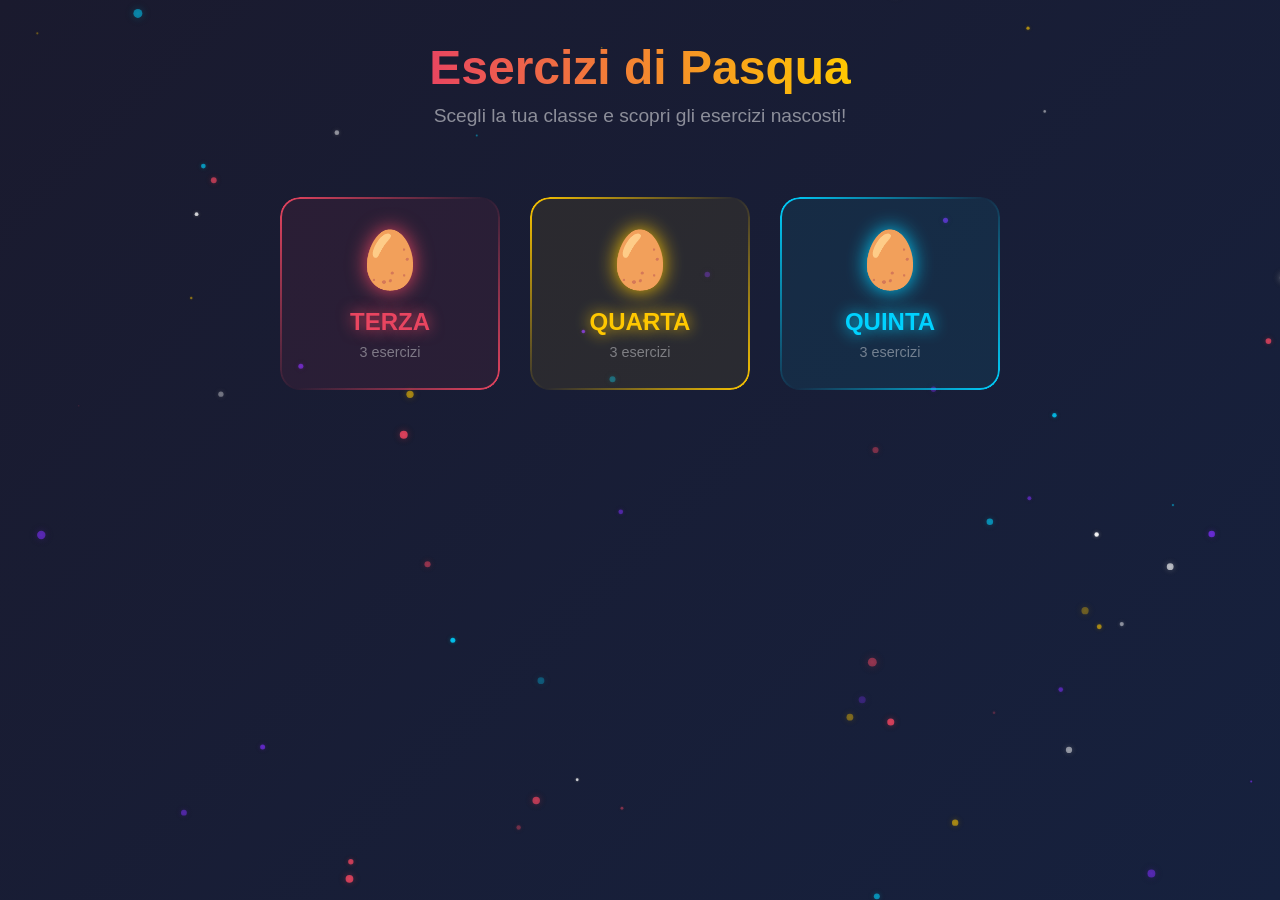
==== index.html @ b04beac1 "feat: add homepage with class selection cards" ====
<!DOCTYPE html>
<html lang="it">
<head>
  <meta charset="UTF-8">
  <meta name="viewport" content="width=device-width, initial-scale=1.0">
  <title>Esercizi di Pasqua</title>
  <link rel="stylesheet" href="css/style.css">
</head>
<body>
  <canvas id="particles-canvas"></canvas>

  <div class="page-wrapper">
    <h1 class="main-title">Esercizi di Pasqua</h1>
    <p class="subtitle">Scegli la tua classe e scopri gli esercizi nascosti!</p>

    <div class="class-cards" id="class-cards">
      <!-- Cards populated by JS after loading exercises.json -->
    </div>
  </div>

  <script src="js/particles.js"></script>
  <script>
    const CLASS_CONFIG = [
      { key: 'terza', label: 'TERZA', emoji: '🥚', color: '#e94560' },
      { key: 'quarta', label: 'QUARTA', emoji: '🥚', color: '#ffc800' },
      { key: 'quinta', label: 'QUINTA', emoji: '🥚', color: '#00d2ff' },
    ];

    async function loadHomepage() {
      try {
        const res = await fetch('data/exercises.json');
        const data = await res.json();
        const container = document.getElementById('class-cards');

        CLASS_CONFIG.forEach((cls) => {
          const count = data[cls.key] ? data[cls.key].length : 0;
          const card = document.createElement('a');
          card.href = `classe.html?classe=${cls.key}`;
          card.className = 'class-card';
          card.style.setProperty('--card-color', cls.color);
          card.innerHTML = `
            <span class="egg-icon">${cls.emoji}</span>
            <div class="class-name">${cls.label}</div>
            <div class="exercise-count">${count} eserciz${count === 1 ? 'io' : 'i'}</div>
          `;
          container.appendChild(card);
        });
      } catch (err) {
        console.error('Errore caricamento esercizi:', err);
      }
    }

    loadHomepage();
  </script>
</body>
</html>
---- css/style.css ----
/* ============================================
   RESET & BASE
   ============================================ */
*,
*::before,
*::after {
  margin: 0;
  padding: 0;
  box-sizing: border-box;
}

body {
  font-family: 'Segoe UI', Tahoma, Geneva, Verdana, sans-serif;
  background: linear-gradient(135deg, #1a1a2e, #16213e);
  color: #e0e0e0;
  min-height: 100vh;
  overflow-x: hidden;
  position: relative;
}

a {
  text-decoration: none;
  color: inherit;
}

/* ============================================
   PARTICLE CANVAS (background layer)
   ============================================ */
#particles-canvas {
  position: fixed;
  top: 0;
  left: 0;
  width: 100%;
  height: 100%;
  z-index: 0;
  pointer-events: none;
}

/* ============================================
   SHARED LAYOUT
   ============================================ */
.page-wrapper {
  position: relative;
  z-index: 1;
  min-height: 100vh;
  display: flex;
  flex-direction: column;
  align-items: center;
  padding: 40px 20px;
}

/* ============================================
   TITLE
   ============================================ */
.main-title {
  font-size: 3rem;
  font-weight: 900;
  text-align: center;
  margin-bottom: 10px;
  background: linear-gradient(90deg, #e94560, #ffc800, #00d2ff, #7b2ff7);
  background-size: 300% 300%;
  -webkit-background-clip: text;
  -webkit-text-fill-color: transparent;
  background-clip: text;
  animation: gradientShift 4s ease infinite;
}

.subtitle {
  font-size: 1.2rem;
  color: rgba(255, 255, 255, 0.5);
  text-align: center;
  margin-bottom: 50px;
}

@keyframes gradientShift {
  0%, 100% { background-position: 0% 50%; }
  50% { background-position: 100% 50%; }
}

/* ============================================
   CLASS SELECTION CARDS (Homepage)
   ============================================ */
.class-cards {
  display: flex;
  gap: 30px;
  justify-content: center;
  flex-wrap: wrap;
  margin-top: 20px;
}

.class-card {
  width: 220px;
  padding: 30px 20px;
  border-radius: 20px;
  text-align: center;
  cursor: pointer;
  transition: transform 0.3s ease, box-shadow 0.3s ease;
  animation: float 3s ease-in-out infinite;
  position: relative;
  overflow: hidden;
}

.class-card::before {
  content: '';
  position: absolute;
  inset: 0;
  border-radius: 20px;
  padding: 2px;
  background: linear-gradient(135deg, var(--card-color), transparent, var(--card-color));
  -webkit-mask: linear-gradient(#fff 0 0) content-box, linear-gradient(#fff 0 0);
  -webkit-mask-composite: xor;
  mask-composite: exclude;
}

.class-card:nth-child(1) {
  --card-color: #e94560;
  background: rgba(233, 69, 96, 0.08);
  animation-delay: 0s;
}

.class-card:nth-child(2) {
  --card-color: #ffc800;
  background: rgba(255, 200, 0, 0.08);
  animation-delay: 0.5s;
}

.class-card:nth-child(3) {
  --card-color: #00d2ff;
  background: rgba(0, 210, 255, 0.08);
  animation-delay: 1s;
}

.class-card:hover {
  transform: translateY(-10px) scale(1.05);
  box-shadow: 0 10px 40px rgba(var(--card-color-rgb, 233, 69, 96), 0.3);
}

.class-card .egg-icon {
  font-size: 3.5rem;
  margin-bottom: 15px;
  display: block;
  filter: drop-shadow(0 0 10px var(--card-color));
}

.class-card .class-name {
  font-size: 1.5rem;
  font-weight: 800;
  color: var(--card-color);
  text-shadow: 0 0 15px var(--card-color);
  margin-bottom: 8px;
}

.class-card .exercise-count {
  font-size: 0.9rem;
  color: rgba(255, 255, 255, 0.4);
}

@keyframes float {
  0%, 100% { transform: translateY(0px); }
  50% { transform: translateY(-12px); }
}

/* ============================================
   BACK BUTTON (Exercise page)
   ============================================ */
.back-button {
  position: fixed;
  top: 20px;
  left: 20px;
  z-index: 100;
  background: rgba(255, 255, 255, 0.05);
  border: 1px solid rgba(255, 255, 255, 0.15);
  border-radius: 12px;
  padding: 10px 20px;
  color: rgba(255, 255, 255, 0.7);
  cursor: pointer;
  font-size: 0.95rem;
  transition: all 0.3s ease;
  display: flex;
  align-items: center;
  gap: 8px;
}

.back-button:hover {
  background: rgba(255, 255, 255, 0.1);
  color: #fff;
  border-color: rgba(255, 255, 255, 0.3);
}

/* ============================================
   EXERCISE PAGE TITLE
   ============================================ */
.class-title {
  font-size: 2.5rem;
  font-weight: 900;
  text-align: center;
  margin-bottom: 8px;
  text-shadow: 0 0 20px var(--class-color);
  color: var(--class-color);
}

.class-subtitle {
  font-size: 1rem;
  color: rgba(255, 255, 255, 0.4);
  text-align: center;
  margin-bottom: 30px;
}

/* ============================================
   EGG HUNT AREA
   ============================================ */
.egg-hunt-area {
  position: relative;
  width: 100%;
  max-width: 900px;
  min-height: 500px;
  margin: 0 auto;
}

/* Decorative bunnies */
.bunny-decoration {
  position: absolute;
  font-size: 2.5rem;
  opacity: 0.3;
  filter: drop-shadow(0 0 8px var(--class-color));
  animation: bunnyBounce 2s ease-in-out infinite;
  pointer-events: none;
}

@keyframes bunnyBounce {
  0%, 100% { transform: translateY(0) rotate(0deg); }
  25% { transform: translateY(-8px) rotate(-3deg); }
  75% { transform: translateY(-4px) rotate(3deg); }
}

/* Grass decoration */
.grass-decoration {
  position: absolute;
  bottom: 0;
  left: 0;
  width: 100%;
  height: 60px;
  background: linear-gradient(to top, rgba(86, 171, 47, 0.15), transparent);
  pointer-events: none;
  border-radius: 0 0 20px 20px;
}

/* ============================================
   EGGS
   ============================================ */
.egg-container {
  position: absolute;
  text-align: center;
  cursor: pointer;
  transition: transform 0.3s ease;
  z-index: 10;
}

.egg-container:hover {
  transform: scale(1.15);
  z-index: 20;
}

.egg {
  width: 70px;
  height: 95px;
  border-radius: 50% 50% 50% 50% / 60% 60% 40% 40%;
  display: flex;
  align-items: center;
  justify-content: center;
  font-weight: 900;
  font-size: 1.3rem;
  color: white;
  position: relative;
  transition: all 0.4s ease;
  animation: eggPulse 3s ease-in-out infinite;
}

.egg .egg-pattern {
  position: absolute;
  inset: 0;
  border-radius: inherit;
  overflow: hidden;
}

.egg .egg-pattern::before {
  content: '';
  position: absolute;
  top: 30%;
  left: -10%;
  width: 120%;
  height: 3px;
  background: rgba(255, 255, 255, 0.25);
  transform: rotate(-5deg);
}

.egg .egg-pattern::after {
  content: '';
  position: absolute;
  top: 55%;
  left: -10%;
  width: 120%;
  height: 3px;
  background: rgba(255, 255, 255, 0.2);
  transform: rotate(3deg);
}

.egg .egg-number {
  position: relative;
  z-index: 2;
  text-shadow: 0 1px 3px rgba(0, 0, 0, 0.3);
}

.egg-title {
  margin-top: 8px;
  font-size: 0.8rem;
  color: rgba(255, 255, 255, 0.5);
  max-width: 100px;
  white-space: nowrap;
  overflow: hidden;
  text-overflow: ellipsis;
}

@keyframes eggPulse {
  0%, 100% { box-shadow: 0 0 15px var(--egg-glow); }
  50% { box-shadow: 0 0 30px var(--egg-glow), 0 0 60px var(--egg-glow-soft); }
}

/* ============================================
   EGG CRACK ANIMATION
   ============================================ */
.egg-container.cracking .egg {
  animation: crackShake 0.5s ease-in-out;
}

@keyframes crackShake {
  0%, 100% { transform: rotate(0deg); }
  15% { transform: rotate(-4deg); }
  30% { transform: rotate(4deg); }
  45% { transform: rotate(-3deg); }
  60% { transform: rotate(3deg); }
  75% { transform: rotate(-1deg); }
}

.egg .crack-line {
  position: absolute;
  z-index: 3;
  opacity: 0;
}

.egg-container.cracking .crack-line {
  opacity: 1;
}

.crack-line-1 {
  top: 25%;
  left: 35%;
  width: 30%;
  height: 40%;
  border-left: 2px solid rgba(255, 255, 255, 0.8);
  border-bottom: 2px solid rgba(255, 255, 255, 0.8);
  transform: rotate(15deg) skewX(-10deg);
  animation: crackAppear 0.3s ease-out forwards;
  animation-delay: 0.2s;
}

.crack-line-2 {
  top: 35%;
  right: 30%;
  width: 25%;
  height: 30%;
  border-right: 2px solid rgba(255, 255, 255, 0.6);
  border-top: 2px solid rgba(255, 255, 255, 0.6);
  transform: rotate(-20deg) skewY(5deg);
  animation: crackAppear 0.3s ease-out forwards;
  animation-delay: 0.35s;
}

@keyframes crackAppear {
  from { opacity: 0; transform: scale(0.5) rotate(15deg); }
  to { opacity: 1; transform: scale(1) rotate(15deg); }
}

/* ============================================
   EXERCISE CARD (revealed after crack)
   ============================================ */
.exercise-card {
  position: fixed;
  top: 50%;
  left: 50%;
  transform: translate(-50%, -50%) scale(0);
  width: min(500px, 90vw);
  background: rgba(20, 20, 40, 0.95);
  border: 1px solid var(--egg-color);
  border-radius: 20px;
  padding: 28px;
  box-shadow: 0 0 40px var(--egg-glow);
  z-index: 1000;
  opacity: 0;
  transition: all 0.5s cubic-bezier(0.34, 1.56, 0.64, 1);
  backdrop-filter: blur(10px);
}

.exercise-card.visible {
  transform: translate(-50%, -50%) scale(1);
  opacity: 1;
}

.exercise-card .card-header {
  display: flex;
  align-items: center;
  gap: 12px;
  margin-bottom: 18px;
}

.exercise-card .card-egg-icon {
  width: 36px;
  height: 48px;
  border-radius: 50% 50% 50% 50% / 60% 60% 40% 40%;
  display: flex;
  align-items: center;
  justify-content: center;
  font-weight: bold;
  font-size: 0.9rem;
  color: white;
  flex-shrink: 0;
}

.exercise-card .card-title {
  font-size: 1.3rem;
  font-weight: 800;
  color: var(--egg-color);
}

.exercise-card .card-close {
  margin-left: auto;
  width: 32px;
  height: 32px;
  border-radius: 50%;
  background: rgba(255, 255, 255, 0.05);
  border: 1px solid rgba(255, 255, 255, 0.1);
  color: rgba(255, 255, 255, 0.5);
  cursor: pointer;
  display: flex;
  align-items: center;
  justify-content: center;
  font-size: 1rem;
  transition: all 0.2s ease;
  flex-shrink: 0;
}

.exercise-card .card-close:hover {
  background: rgba(255, 255, 255, 0.1);
  color: #fff;
}

.exercise-card .card-traccia {
  color: rgba(255, 255, 255, 0.75);
  font-size: 1rem;
  line-height: 1.7;
  margin-bottom: 20px;
  white-space: pre-wrap;
}

.exercise-card .card-output {
  background: rgba(0, 0, 0, 0.4);
  border-radius: 12px;
  padding: 16px;
  border: 1px solid rgba(255, 255, 255, 0.08);
}

.exercise-card .card-output-label {
  font-size: 0.7rem;
  text-transform: uppercase;
  letter-spacing: 1.5px;
  color: rgba(255, 255, 255, 0.35);
  margin-bottom: 8px;
}

.exercise-card .card-output-content {
  font-family: 'Courier New', Courier, monospace;
  font-size: 0.95rem;
  color: #00d2ff;
  line-height: 1.5;
  white-space: pre-wrap;
}

/* Overlay behind exercise card */
.overlay {
  position: fixed;
  inset: 0;
  background: rgba(0, 0, 0, 0.6);
  backdrop-filter: blur(4px);
  z-index: 999;
  opacity: 0;
  pointer-events: none;
  transition: opacity 0.3s ease;
}

.overlay.visible {
  opacity: 1;
  pointer-events: auto;
}

/* ============================================
   SPARKLE EFFECT (on click)
   ============================================ */
.sparkle {
  position: absolute;
  width: 6px;
  height: 6px;
  border-radius: 50%;
  pointer-events: none;
  z-index: 50;
  animation: sparkleBurst 0.6s ease-out forwards;
}

@keyframes sparkleBurst {
  0% {
    opacity: 1;
    transform: translate(0, 0) scale(1);
  }
  100% {
    opacity: 0;
    transform: translate(var(--dx), var(--dy)) scale(0);
  }
}

/* ============================================
   RESPONSIVE
   ============================================ */
@media (max-width: 768px) {
  .main-title {
    font-size: 2rem;
  }

  .class-cards {
    flex-direction: column;
    align-items: center;
  }

  .class-card {
    width: 80%;
    max-width: 280px;
  }

  .egg-hunt-area {
    min-height: auto;
    display: flex;
    flex-wrap: wrap;
    justify-content: center;
    gap: 20px;
    padding: 20px;
  }

  .egg-container {
    position: relative !important;
    top: auto !important;
    left: auto !important;
  }

  .class-title {
    font-size: 1.8rem;
  }

  .exercise-card {
    width: 95vw;
    padding: 20px;
  }

  .back-button {
    top: 10px;
    left: 10px;
    padding: 8px 14px;
    font-size: 0.85rem;
  }
}
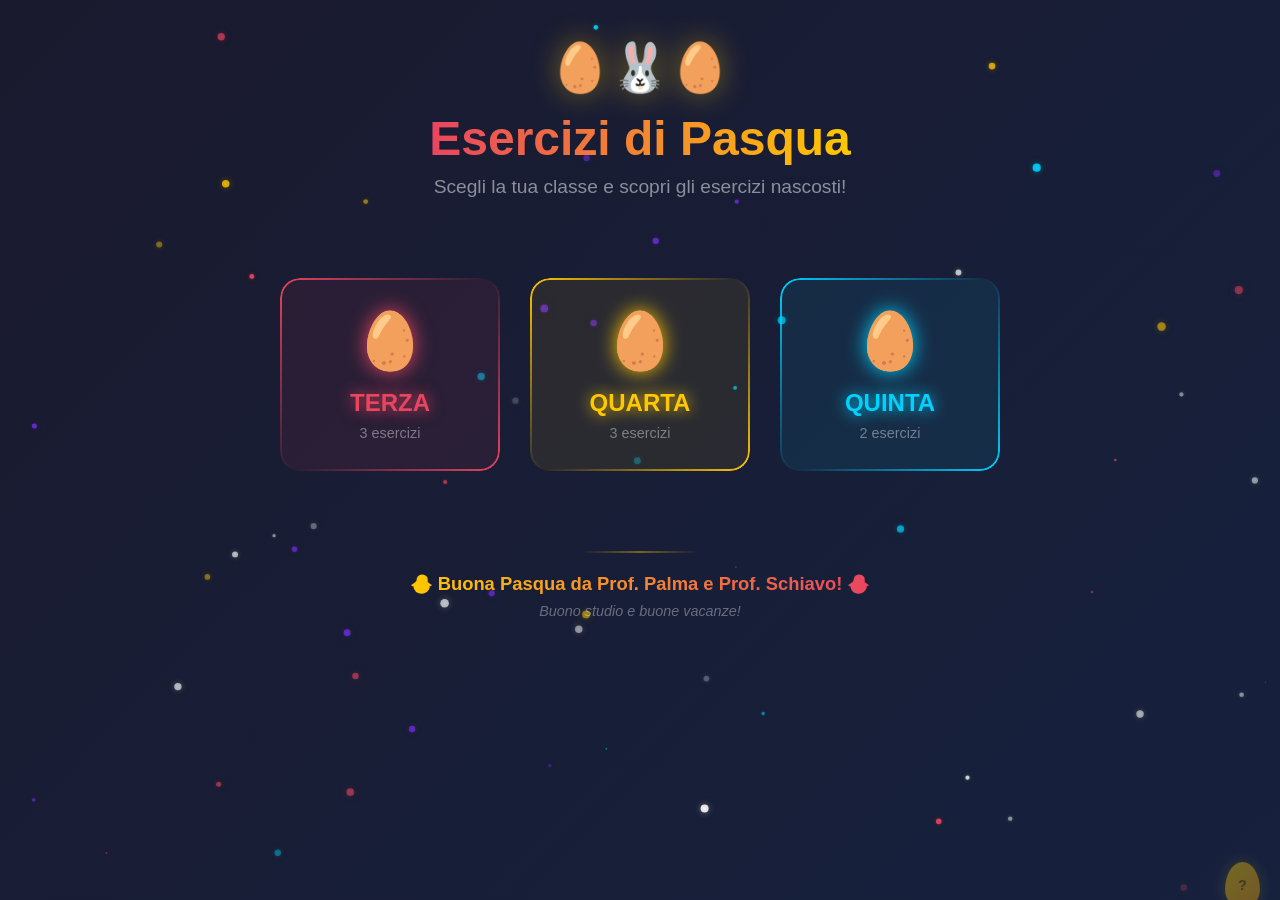
==== commit a4f25822: "feat: add real exercises, HTML rendering, Easter eggs, and UI improvements - Update exercises.json w" ====
--- a/index.html
+++ b/index.html
@@ -4,21 +4,45 @@
   <meta charset="UTF-8">
   <meta name="viewport" content="width=device-width, initial-scale=1.0">
   <title>Esercizi di Pasqua</title>
-  <link rel="stylesheet" href="css/style.css">
+  <link rel="stylesheet" href="css/style.css?v=4">
 </head>
 <body>
   <canvas id="particles-canvas"></canvas>
 
   <div class="page-wrapper">
-    <h1 class="main-title">Esercizi di Pasqua</h1>
-    <p class="subtitle">Scegli la tua classe e scopri gli esercizi nascosti!</p>
+    <div class="easter-hero">
+      <div class="hero-eggs">🥚🐰🥚</div>
+      <h1 class="main-title">Esercizi di Pasqua</h1>
+      <p class="subtitle">Scegli la tua classe e scopri gli esercizi nascosti!</p>
+    </div>
 
     <div class="class-cards" id="class-cards">
       <!-- Cards populated by JS after loading exercises.json -->
     </div>
+
+    <div class="secret-egg" id="secret-egg-home" title="🤫">
+      <div class="secret-egg-shape">?</div>
+    </div>
+
+    <footer class="easter-footer">
+      <div class="footer-divider"></div>
+      <p class="footer-greeting">🐣 Buona Pasqua da Prof. Palma e Prof. Schiavo! 🐣</p>
+      <p class="footer-sub">Buono studio e buone vacanze!</p>
+    </footer>
   </div>
 
-  <script src="js/particles.js"></script>
+  <!-- Snake Easter Egg -->
+  <div class="overlay" id="snake-overlay"></div>
+  <div class="snake-modal" id="snake-modal">
+    <button class="modal-close" id="snake-close">✕</button>
+    <h3>🐰 Snake Pasquale 🥚</h3>
+    <p class="snake-subtitle">Usa le frecce o WASD per raccogliere le uova!</p>
+    <canvas id="snake-canvas"></canvas>
+    <div class="snake-score" id="snake-score">Uova: 0</div>
+    <button class="snake-restart" id="snake-restart" style="display:none;">🔄 Rigioca</button>
+  </div>
+
+  <script src="js/particles.js?v=4"></script>
   <script>
     const CLASS_CONFIG = [
       { key: 'terza', label: 'TERZA', emoji: '🥚', color: '#e94560' },
@@ -52,5 +76,25 @@
 
     loadHomepage();
   </script>
+  <script src="js/snake.js?v=4"></script>
+  <script>
+    document.getElementById('secret-egg-home').addEventListener('click', () => {
+      document.getElementById('snake-overlay').classList.add('visible');
+      document.getElementById('snake-modal').classList.add('visible');
+      if (window.startSnakeGame) window.startSnakeGame();
+    });
+
+    document.getElementById('snake-close').addEventListener('click', () => {
+      document.getElementById('snake-overlay').classList.remove('visible');
+      document.getElementById('snake-modal').classList.remove('visible');
+      if (window.stopSnakeGame) window.stopSnakeGame();
+    });
+
+    document.getElementById('snake-overlay').addEventListener('click', () => {
+      document.getElementById('snake-overlay').classList.remove('visible');
+      document.getElementById('snake-modal').classList.remove('visible');
+      if (window.stopSnakeGame) window.stopSnakeGame();
+    });
+  </script>
 </body>
 </html>
--- a/css/style.css
+++ b/css/style.css
@@ -389,7 +389,9 @@
   top: 50%;
   left: 50%;
   transform: translate(-50%, -50%) scale(0);
-  width: min(500px, 90vw);
+  width: min(700px, 92vw);
+  max-height: 85vh;
+  overflow-y: auto;
   background: rgba(20, 20, 40, 0.95);
   border: 1px solid var(--egg-color);
   border-radius: 20px;
@@ -406,6 +408,24 @@
   opacity: 1;
 }
 
+/* Scrollbar styling */
+.exercise-card::-webkit-scrollbar {
+  width: 6px;
+}
+
+.exercise-card::-webkit-scrollbar-track {
+  background: transparent;
+}
+
+.exercise-card::-webkit-scrollbar-thumb {
+  background: rgba(255, 255, 255, 0.15);
+  border-radius: 3px;
+}
+
+.exercise-card::-webkit-scrollbar-thumb:hover {
+  background: rgba(255, 255, 255, 0.25);
+}
+
 .exercise-card .card-header {
   display: flex;
   align-items: center;
@@ -456,10 +476,60 @@
 
 .exercise-card .card-traccia {
   color: rgba(255, 255, 255, 0.75);
-  font-size: 1rem;
+  font-size: 0.95rem;
   line-height: 1.7;
   margin-bottom: 20px;
-  white-space: pre-wrap;
+}
+
+.exercise-card .card-traccia p {
+  margin-bottom: 12px;
+}
+
+.exercise-card .card-traccia h4 {
+  color: var(--egg-color, #00d2ff);
+  font-size: 1rem;
+  margin: 18px 0 8px;
+}
+
+.exercise-card .card-traccia ul,
+.exercise-card .card-traccia ol {
+  padding-left: 20px;
+  margin-bottom: 12px;
+}
+
+.exercise-card .card-traccia li {
+  margin-bottom: 6px;
+}
+
+.exercise-card .card-traccia code {
+  background: rgba(0, 210, 255, 0.1);
+  color: #00d2ff;
+  padding: 2px 6px;
+  border-radius: 4px;
+  font-family: 'Courier New', Courier, monospace;
+  font-size: 0.9em;
+}
+
+.exercise-card .card-traccia .note {
+  background: rgba(255, 200, 0, 0.08);
+  border-left: 3px solid rgba(255, 200, 0, 0.4);
+  padding: 8px 12px;
+  border-radius: 0 8px 8px 0;
+  margin-top: 4px;
+  font-size: 0.9em;
+  color: rgba(255, 255, 255, 0.6);
+}
+
+.exercise-card .card-traccia pre {
+  background: rgba(0, 0, 0, 0.4);
+  border-radius: 8px;
+  padding: 12px;
+  overflow-x: auto;
+  font-family: 'Courier New', Courier, monospace;
+  font-size: 0.85em;
+  color: #00d2ff;
+  line-height: 1.5;
+  border: 1px solid rgba(255, 255, 255, 0.08);
 }
 
 .exercise-card .card-output {
@@ -478,11 +548,100 @@
 }
 
 .exercise-card .card-output-content {
-  font-family: 'Courier New', Courier, monospace;
   font-size: 0.95rem;
   color: #00d2ff;
   line-height: 1.5;
-  white-space: pre-wrap;
+}
+
+.exercise-card .card-output-content strong {
+  color: #ffc800;
+}
+
+/* ============================================
+   ATTACHED FILES (collapsible code blocks)
+   ============================================ */
+.attached-file {
+  margin: 12px 0;
+  border: 1px solid rgba(255, 255, 255, 0.12);
+  border-radius: 10px;
+  overflow: hidden;
+  background: rgba(0, 0, 0, 0.25);
+}
+
+.attached-file-header {
+  display: flex;
+  align-items: center;
+  gap: 8px;
+  padding: 10px 14px;
+  cursor: pointer;
+  user-select: none;
+  transition: background 0.2s ease;
+}
+
+.attached-file-header:hover {
+  background: rgba(255, 255, 255, 0.05);
+}
+
+.attached-file-icon {
+  font-size: 1.1rem;
+}
+
+.attached-file-name {
+  font-family: 'Courier New', Courier, monospace;
+  font-size: 0.9rem;
+  color: #ffc800;
+  flex: 1;
+}
+
+.attached-file-toggle {
+  font-size: 0.7rem;
+  color: rgba(255, 255, 255, 0.4);
+  transition: transform 0.2s ease;
+}
+
+.attached-file.open .attached-file-toggle {
+  transform: rotate(90deg);
+}
+
+.attached-file-content {
+  max-height: 0;
+  overflow: hidden;
+  transition: max-height 0.3s ease;
+}
+
+.attached-file.open .attached-file-content {
+  max-height: 2000px;
+}
+
+.attached-file-content pre {
+  margin: 0;
+  padding: 14px;
+  background: rgba(0, 0, 0, 0.4);
+  font-family: 'Courier New', Courier, monospace;
+  font-size: 0.8rem;
+  color: #00d2ff;
+  line-height: 1.5;
+  overflow-x: auto;
+  white-space: pre;
+  border-top: 1px solid rgba(255, 255, 255, 0.06);
+}
+
+.copy-btn {
+  display: block;
+  width: 100%;
+  padding: 8px;
+  background: rgba(255, 200, 0, 0.08);
+  border: none;
+  border-top: 1px solid rgba(255, 255, 255, 0.06);
+  color: rgba(255, 255, 255, 0.5);
+  font-size: 0.8rem;
+  cursor: pointer;
+  transition: all 0.2s ease;
+}
+
+.copy-btn:hover {
+  background: rgba(255, 200, 0, 0.15);
+  color: #ffc800;
 }
 
 /* Overlay behind exercise card */
@@ -527,6 +686,312 @@
 }
 
 /* ============================================
+   EASTER HERO (Homepage top section)
+   ============================================ */
+.easter-hero {
+  text-align: center;
+  margin-bottom: 10px;
+}
+
+.hero-eggs {
+  font-size: 3rem;
+  margin-bottom: 15px;
+  animation: heroFloat 3s ease-in-out infinite;
+  filter: drop-shadow(0 0 15px rgba(255, 200, 0, 0.4));
+}
+
+@keyframes heroFloat {
+  0%, 100% { transform: translateY(0) scale(1); }
+  50% { transform: translateY(-10px) scale(1.05); }
+}
+
+/* ============================================
+   EASTER FOOTER (greeting)
+   ============================================ */
+.easter-footer {
+  margin-top: 60px;
+  text-align: center;
+  padding: 20px;
+}
+
+.footer-divider {
+  width: 120px;
+  height: 2px;
+  margin: 0 auto 20px;
+  background: linear-gradient(90deg, transparent, rgba(255, 200, 0, 0.4), transparent);
+}
+
+.footer-greeting {
+  font-size: 1.15rem;
+  font-weight: 700;
+  background: linear-gradient(90deg, #ffc800, #e94560, #00d2ff);
+  background-size: 200% 200%;
+  -webkit-background-clip: text;
+  -webkit-text-fill-color: transparent;
+  background-clip: text;
+  animation: gradientShift 4s ease infinite;
+  margin-bottom: 8px;
+}
+
+.footer-sub {
+  font-size: 0.9rem;
+  color: rgba(255, 255, 255, 0.35);
+  font-style: italic;
+}
+
+/* ============================================
+   SECRET EASTER EGG (hidden on pages)
+   ============================================ */
+.secret-egg {
+  position: fixed;
+  bottom: -8px;
+  right: 20px;
+  z-index: 50;
+  cursor: pointer;
+  transition: transform 0.3s ease;
+  opacity: 0.4;
+  animation: secretPeek 4s ease-in-out infinite;
+}
+
+.secret-egg:hover {
+  opacity: 1;
+  transform: translateY(-8px) scale(1.1);
+}
+
+.secret-egg-shape {
+  width: 35px;
+  height: 46px;
+  border-radius: 50% 50% 50% 50% / 60% 60% 40% 40%;
+  background: linear-gradient(135deg, #ffd700, #ffaa00);
+  box-shadow: 0 0 15px rgba(255, 215, 0, 0.4);
+  display: flex;
+  align-items: center;
+  justify-content: center;
+  font-weight: bold;
+  font-size: 0.9rem;
+  color: rgba(0, 0, 0, 0.5);
+}
+
+@keyframes secretPeek {
+  0%, 100% { transform: translateY(0); }
+  50% { transform: translateY(-5px); }
+}
+
+/* Snake game modal */
+.snake-modal {
+  position: fixed;
+  top: 50%;
+  left: 50%;
+  transform: translate(-50%, -50%) scale(0);
+  background: rgba(20, 20, 40, 0.98);
+  border: 2px solid #ffd700;
+  border-radius: 20px;
+  padding: 24px;
+  z-index: 1001;
+  opacity: 0;
+  transition: all 0.4s cubic-bezier(0.34, 1.56, 0.64, 1);
+  text-align: center;
+  box-shadow: 0 0 50px rgba(255, 215, 0, 0.3);
+}
+
+.snake-modal.visible {
+  transform: translate(-50%, -50%) scale(1);
+  opacity: 1;
+}
+
+.snake-modal .modal-close {
+  position: absolute;
+  top: 12px;
+  right: 12px;
+  width: 32px;
+  height: 32px;
+  border-radius: 50%;
+  background: rgba(255, 255, 255, 0.05);
+  border: 1px solid rgba(255, 255, 255, 0.1);
+  color: rgba(255, 255, 255, 0.5);
+  cursor: pointer;
+  display: flex;
+  align-items: center;
+  justify-content: center;
+  font-size: 1rem;
+  transition: all 0.2s ease;
+}
+
+.snake-modal .modal-close:hover {
+  background: rgba(255, 255, 255, 0.1);
+  color: #fff;
+}
+
+.snake-modal h3 {
+  color: #ffd700;
+  font-size: 1.3rem;
+  margin-bottom: 4px;
+}
+
+.snake-modal .snake-subtitle {
+  color: rgba(255, 255, 255, 0.4);
+  font-size: 0.85rem;
+  margin-bottom: 14px;
+}
+
+.snake-modal canvas {
+  border: 1px solid rgba(255, 215, 0, 0.3);
+  border-radius: 8px;
+  display: block;
+  margin: 0 auto;
+}
+
+.snake-score {
+  color: #ffd700;
+  font-size: 1.1rem;
+  font-weight: bold;
+  margin-top: 10px;
+}
+
+.snake-restart {
+  margin-top: 10px;
+  padding: 8px 20px;
+  background: rgba(255, 215, 0, 0.15);
+  border: 1px solid rgba(255, 215, 0, 0.3);
+  border-radius: 10px;
+  color: #ffd700;
+  cursor: pointer;
+  font-size: 0.9rem;
+  transition: all 0.2s ease;
+}
+
+.snake-restart:hover {
+  background: rgba(255, 215, 0, 0.25);
+}
+
+/* ============================================
+   FAKE TERMINAL (Easter egg)
+   ============================================ */
+.terminal-modal {
+  position: fixed;
+  top: 50%;
+  left: 50%;
+  transform: translate(-50%, -50%) scale(0);
+  width: min(600px, 92vw);
+  height: min(420px, 70vh);
+  background: #0a0a0a;
+  border: 2px solid #00d264;
+  border-radius: 12px;
+  z-index: 1001;
+  opacity: 0;
+  transition: all 0.4s cubic-bezier(0.34, 1.56, 0.64, 1);
+  display: flex;
+  flex-direction: column;
+  overflow: hidden;
+  box-shadow: 0 0 50px rgba(0, 210, 100, 0.3);
+}
+
+.terminal-modal.visible {
+  transform: translate(-50%, -50%) scale(1);
+  opacity: 1;
+}
+
+.terminal-bar {
+  display: flex;
+  align-items: center;
+  padding: 8px 12px;
+  background: #1a1a1a;
+  border-bottom: 1px solid rgba(0, 210, 100, 0.2);
+  gap: 8px;
+}
+
+.terminal-bar .dot {
+  width: 12px;
+  height: 12px;
+  border-radius: 50%;
+}
+
+.terminal-bar .dot-red { background: #e94560; }
+.terminal-bar .dot-yellow { background: #ffc800; }
+.terminal-bar .dot-green { background: #00d264; }
+
+.terminal-bar .terminal-title {
+  flex: 1;
+  text-align: center;
+  color: rgba(255, 255, 255, 0.4);
+  font-size: 0.8rem;
+  font-family: 'Courier New', monospace;
+}
+
+.terminal-bar .terminal-close-btn {
+  background: none;
+  border: none;
+  color: rgba(255, 255, 255, 0.4);
+  cursor: pointer;
+  font-size: 1.1rem;
+  padding: 0 4px;
+  transition: color 0.2s;
+}
+
+.terminal-bar .terminal-close-btn:hover {
+  color: #e94560;
+}
+
+.terminal-output {
+  flex: 1;
+  padding: 12px;
+  overflow-y: auto;
+  font-family: 'Courier New', Courier, monospace;
+  font-size: 0.85rem;
+  line-height: 1.6;
+  color: #00d264;
+}
+
+.terminal-output::-webkit-scrollbar {
+  width: 4px;
+}
+
+.terminal-output::-webkit-scrollbar-thumb {
+  background: rgba(0, 210, 100, 0.2);
+  border-radius: 2px;
+}
+
+.term-cmd {
+  color: #00d264;
+}
+
+.term-prompt {
+  color: #ffc800;
+}
+
+.term-response {
+  color: rgba(0, 210, 100, 0.7);
+  padding-left: 4px;
+}
+
+.terminal-input-line {
+  display: flex;
+  align-items: center;
+  padding: 8px 12px;
+  border-top: 1px solid rgba(0, 210, 100, 0.1);
+  background: #0d0d0d;
+  gap: 8px;
+}
+
+.terminal-input-line .prompt-label {
+  color: #ffc800;
+  font-family: 'Courier New', monospace;
+  font-size: 0.85rem;
+  white-space: nowrap;
+}
+
+.terminal-input-line input {
+  flex: 1;
+  background: transparent;
+  border: none;
+  outline: none;
+  color: #00d264;
+  font-family: 'Courier New', monospace;
+  font-size: 0.85rem;
+  caret-color: #00d264;
+}
+
+/* ============================================
    RESPONSIVE
    ============================================ */
 @media (max-width: 768px) {
@@ -565,7 +1030,8 @@
 
   .exercise-card {
     width: 95vw;
-    padding: 20px;
+    max-height: 90vh;
+    padding: 18px;
   }
 
   .back-button {
@@ -574,4 +1040,16 @@
     padding: 8px 14px;
     font-size: 0.85rem;
   }
-}
+
+  .hero-eggs {
+    font-size: 2.2rem;
+  }
+
+  .footer-greeting {
+    font-size: 1rem;
+  }
+
+  .easter-footer {
+    margin-top: 40px;
+  }
+}
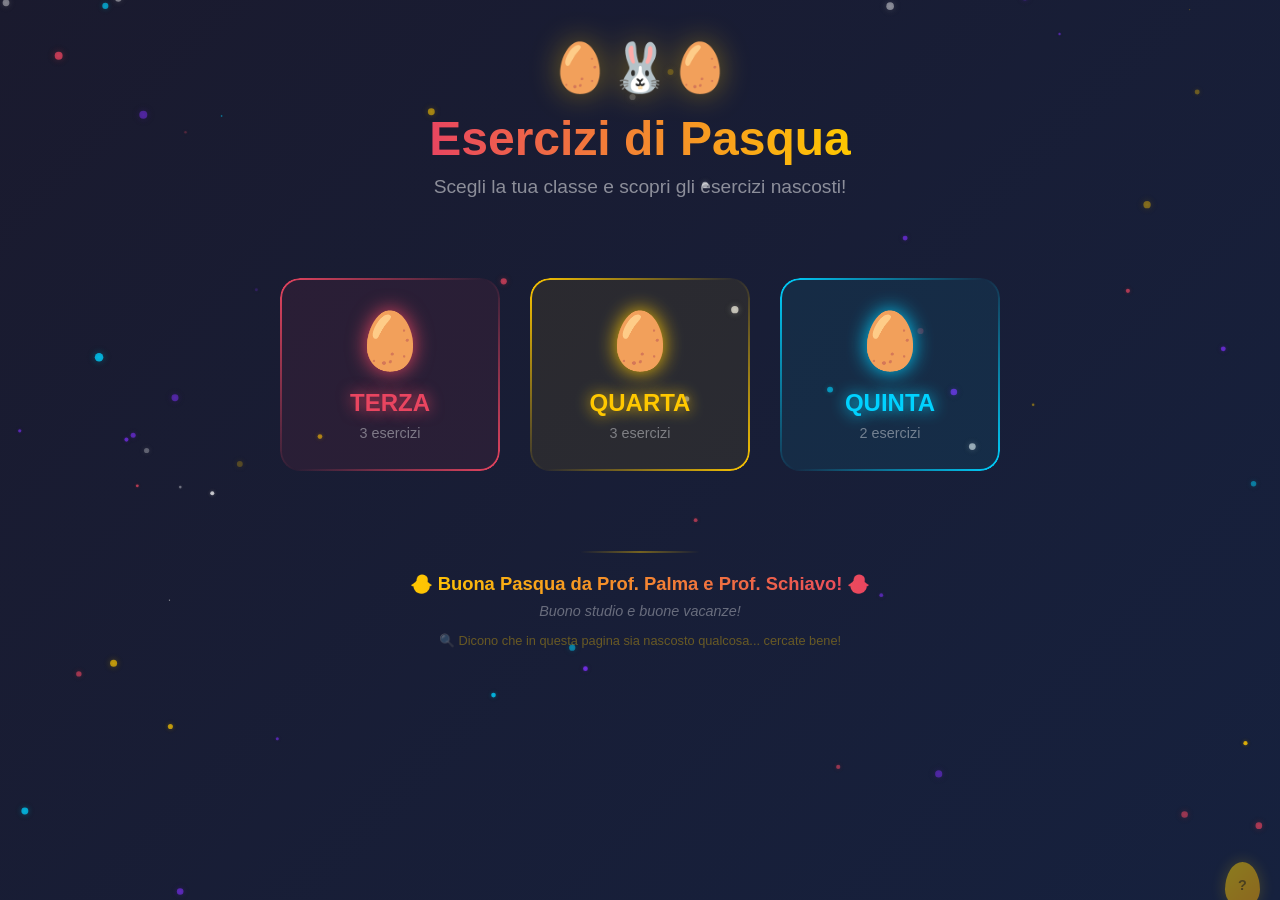
==== commit 674349eb: "feat: add easter egg hints in UI - Add hint text in homepage footer: "cercate bene!" - Add hint text" ====
--- a/index.html
+++ b/index.html
@@ -28,6 +28,7 @@
       <div class="footer-divider"></div>
       <p class="footer-greeting">🐣 Buona Pasqua da Prof. Palma e Prof. Schiavo! 🐣</p>
       <p class="footer-sub">Buono studio e buone vacanze!</p>
+      <p class="footer-hint">🔍 Dicono che in questa pagina sia nascosto qualcosa... cercate bene!</p>
     </footer>
   </div>
 
--- a/css/style.css
+++ b/css/style.css
@@ -739,6 +739,18 @@
   font-style: italic;
 }
 
+.footer-hint {
+  font-size: 0.8rem;
+  color: rgba(255, 200, 0, 0.35);
+  margin-top: 14px;
+  animation: hintPulse 3s ease-in-out infinite;
+}
+
+@keyframes hintPulse {
+  0%, 100% { opacity: 0.35; }
+  50% { opacity: 0.65; }
+}
+
 /* ============================================
    SECRET EASTER EGG (hidden on pages)
    ============================================ */
@@ -748,8 +760,8 @@
   right: 20px;
   z-index: 50;
   cursor: pointer;
-  transition: transform 0.3s ease;
-  opacity: 0.4;
+  transition: transform 0.3s ease, opacity 0.3s ease;
+  opacity: 0.5;
   animation: secretPeek 4s ease-in-out infinite;
 }
 
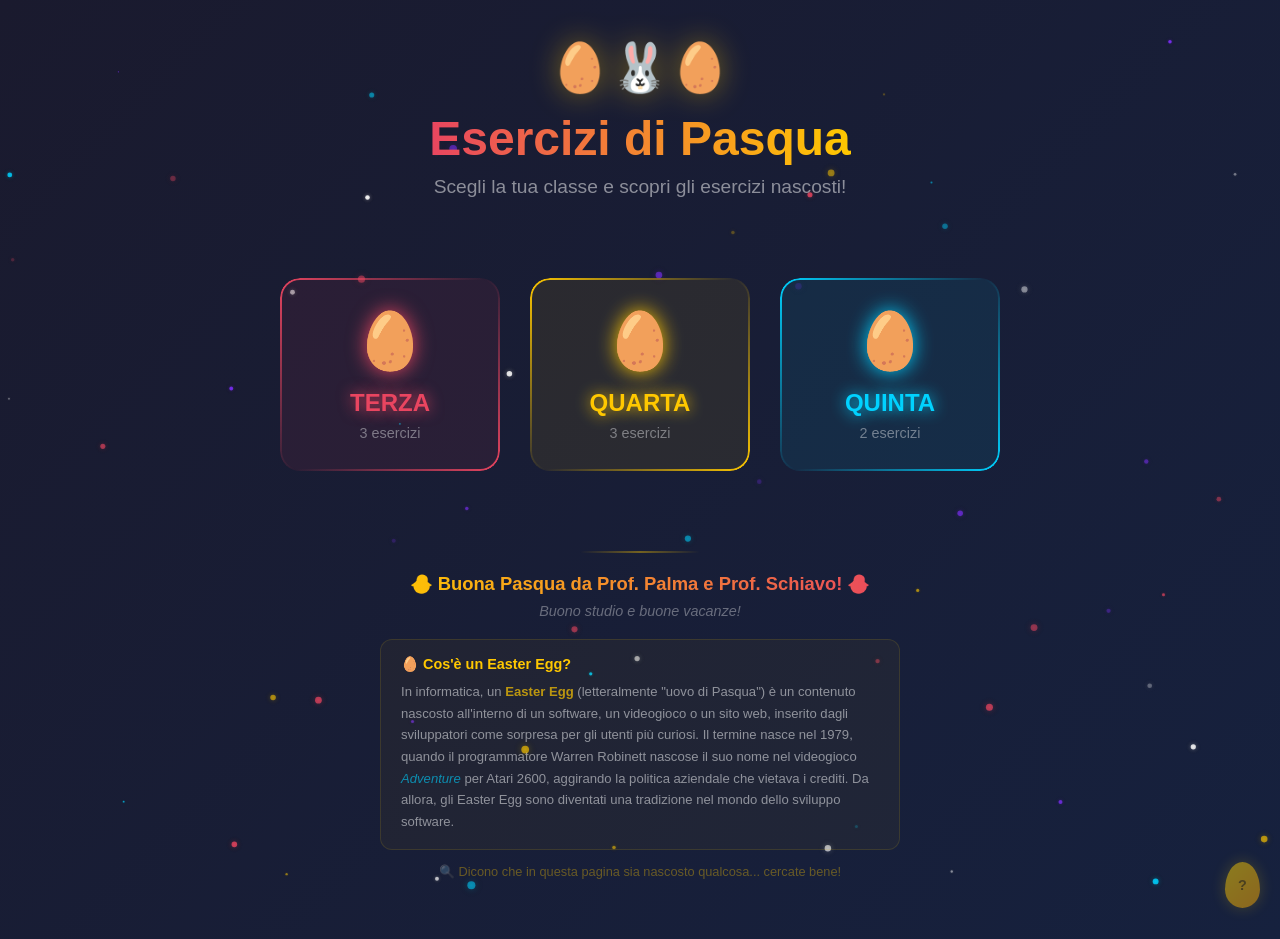
==== commit 6d0a8bb1: "feat: add Easter Egg definition box in footer Explains the origin of Easter Eggs in software (Warren" ====
--- a/index.html
+++ b/index.html
@@ -28,6 +28,10 @@
       <div class="footer-divider"></div>
       <p class="footer-greeting">🐣 Buona Pasqua da Prof. Palma e Prof. Schiavo! 🐣</p>
       <p class="footer-sub">Buono studio e buone vacanze!</p>
+      <div class="easter-egg-definition">
+        <p class="definition-title">🥚 Cos'è un Easter Egg?</p>
+        <p class="definition-text">In informatica, un <strong>Easter Egg</strong> (letteralmente "uovo di Pasqua") è un contenuto nascosto all'interno di un software, un videogioco o un sito web, inserito dagli sviluppatori come sorpresa per gli utenti più curiosi. Il termine nasce nel 1979, quando il programmatore Warren Robinett nascose il suo nome nel videogioco <em>Adventure</em> per Atari 2600, aggirando la politica aziendale che vietava i crediti. Da allora, gli Easter Egg sono diventati una tradizione nel mondo dello sviluppo software.</p>
+      </div>
       <p class="footer-hint">🔍 Dicono che in questa pagina sia nascosto qualcosa... cercate bene!</p>
     </footer>
   </div>
--- a/css/style.css
+++ b/css/style.css
@@ -739,6 +739,37 @@
   font-style: italic;
 }
 
+.easter-egg-definition {
+  max-width: 520px;
+  margin: 20px auto 0;
+  padding: 16px 20px;
+  background: rgba(255, 200, 0, 0.04);
+  border: 1px solid rgba(255, 200, 0, 0.12);
+  border-radius: 12px;
+  text-align: left;
+}
+
+.definition-title {
+  font-size: 0.9rem;
+  font-weight: 700;
+  color: #ffc800;
+  margin-bottom: 8px;
+}
+
+.definition-text {
+  font-size: 0.82rem;
+  color: rgba(255, 255, 255, 0.5);
+  line-height: 1.65;
+}
+
+.definition-text strong {
+  color: rgba(255, 200, 0, 0.7);
+}
+
+.definition-text em {
+  color: rgba(0, 210, 255, 0.6);
+}
+
 .footer-hint {
   font-size: 0.8rem;
   color: rgba(255, 200, 0, 0.35);
